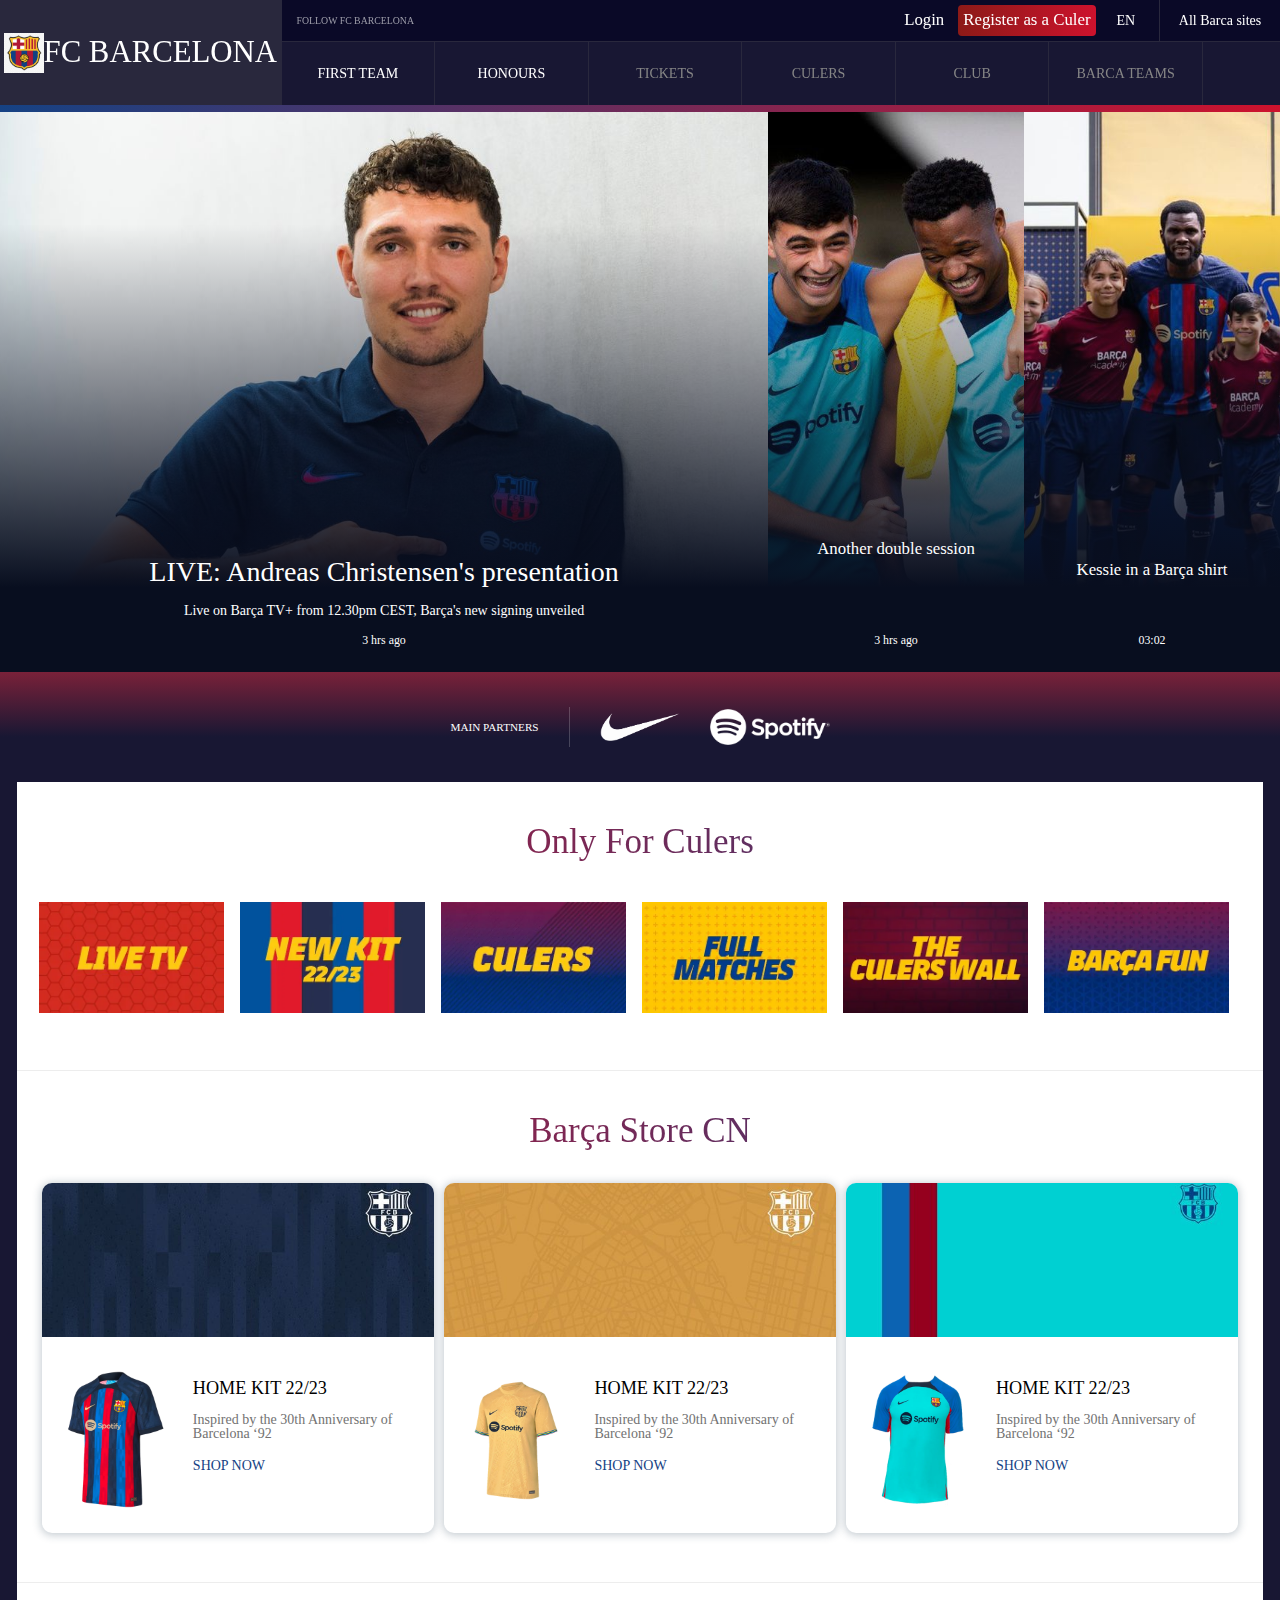
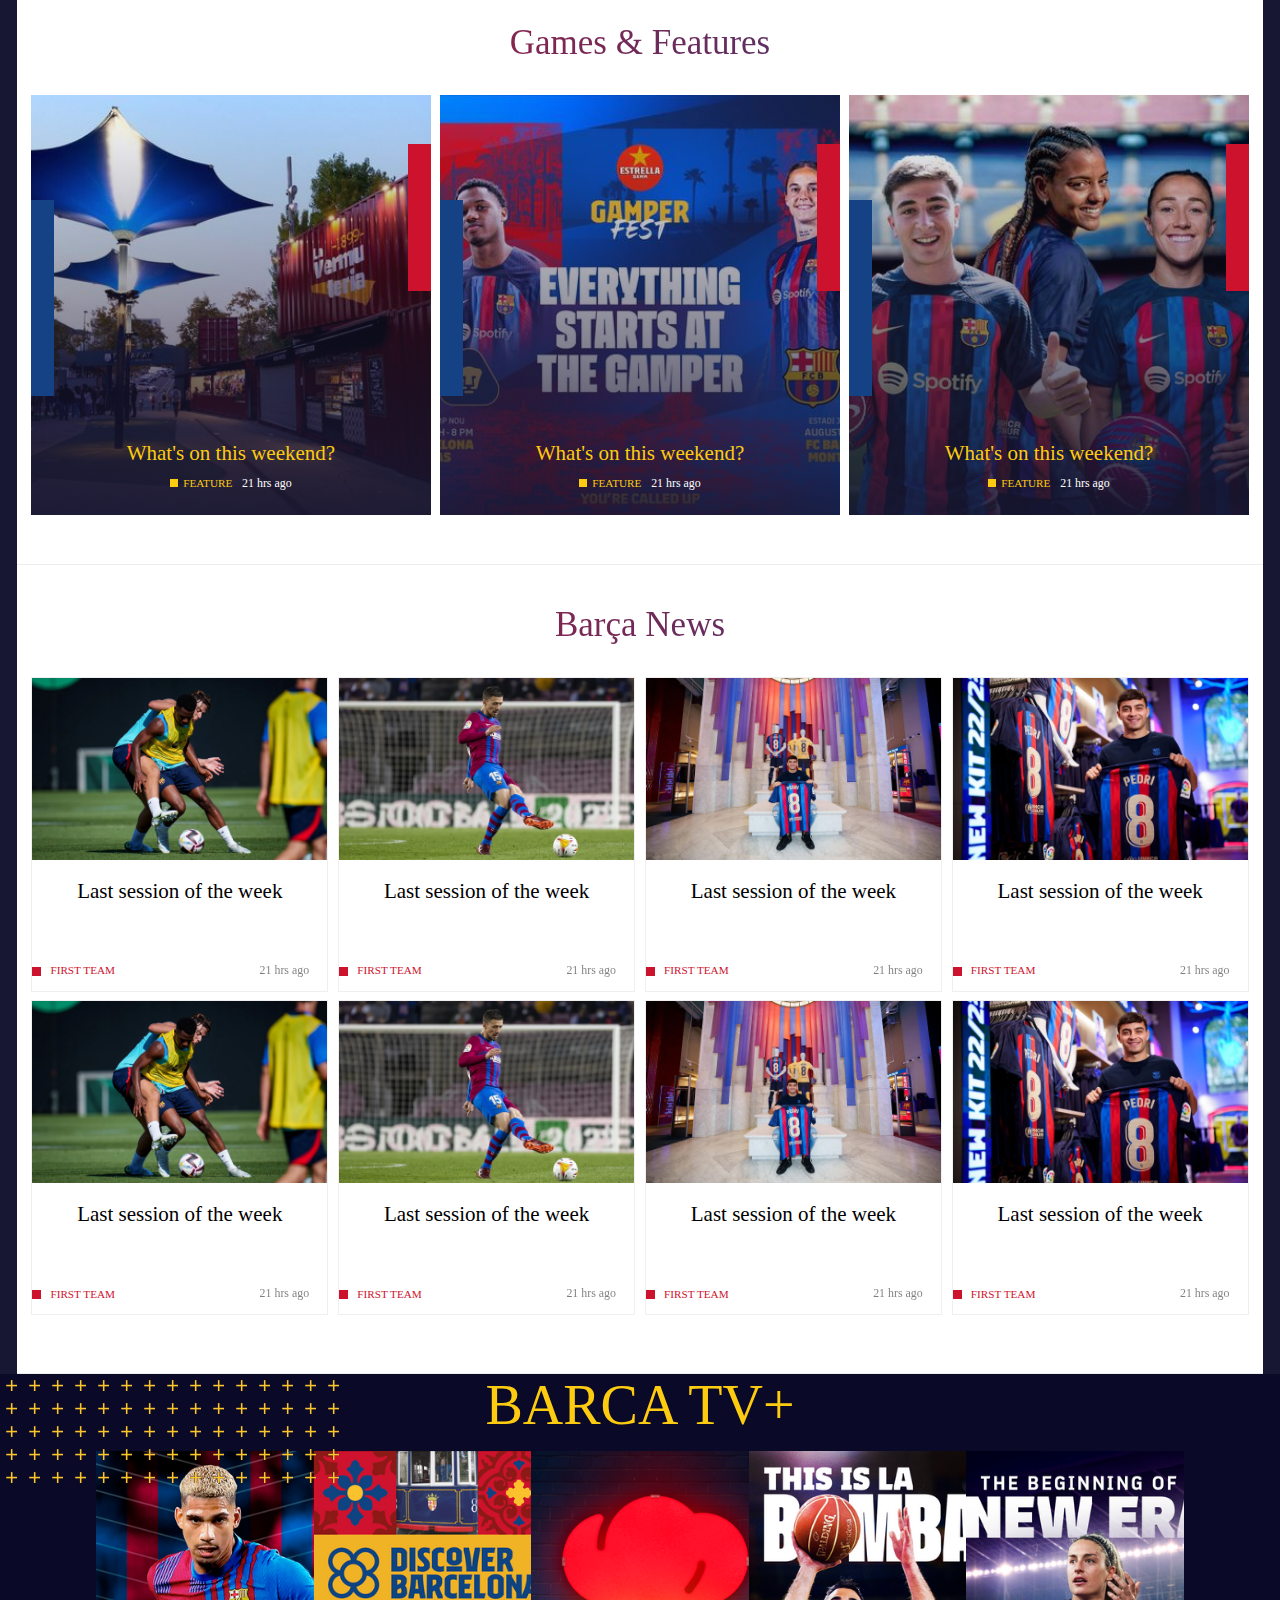
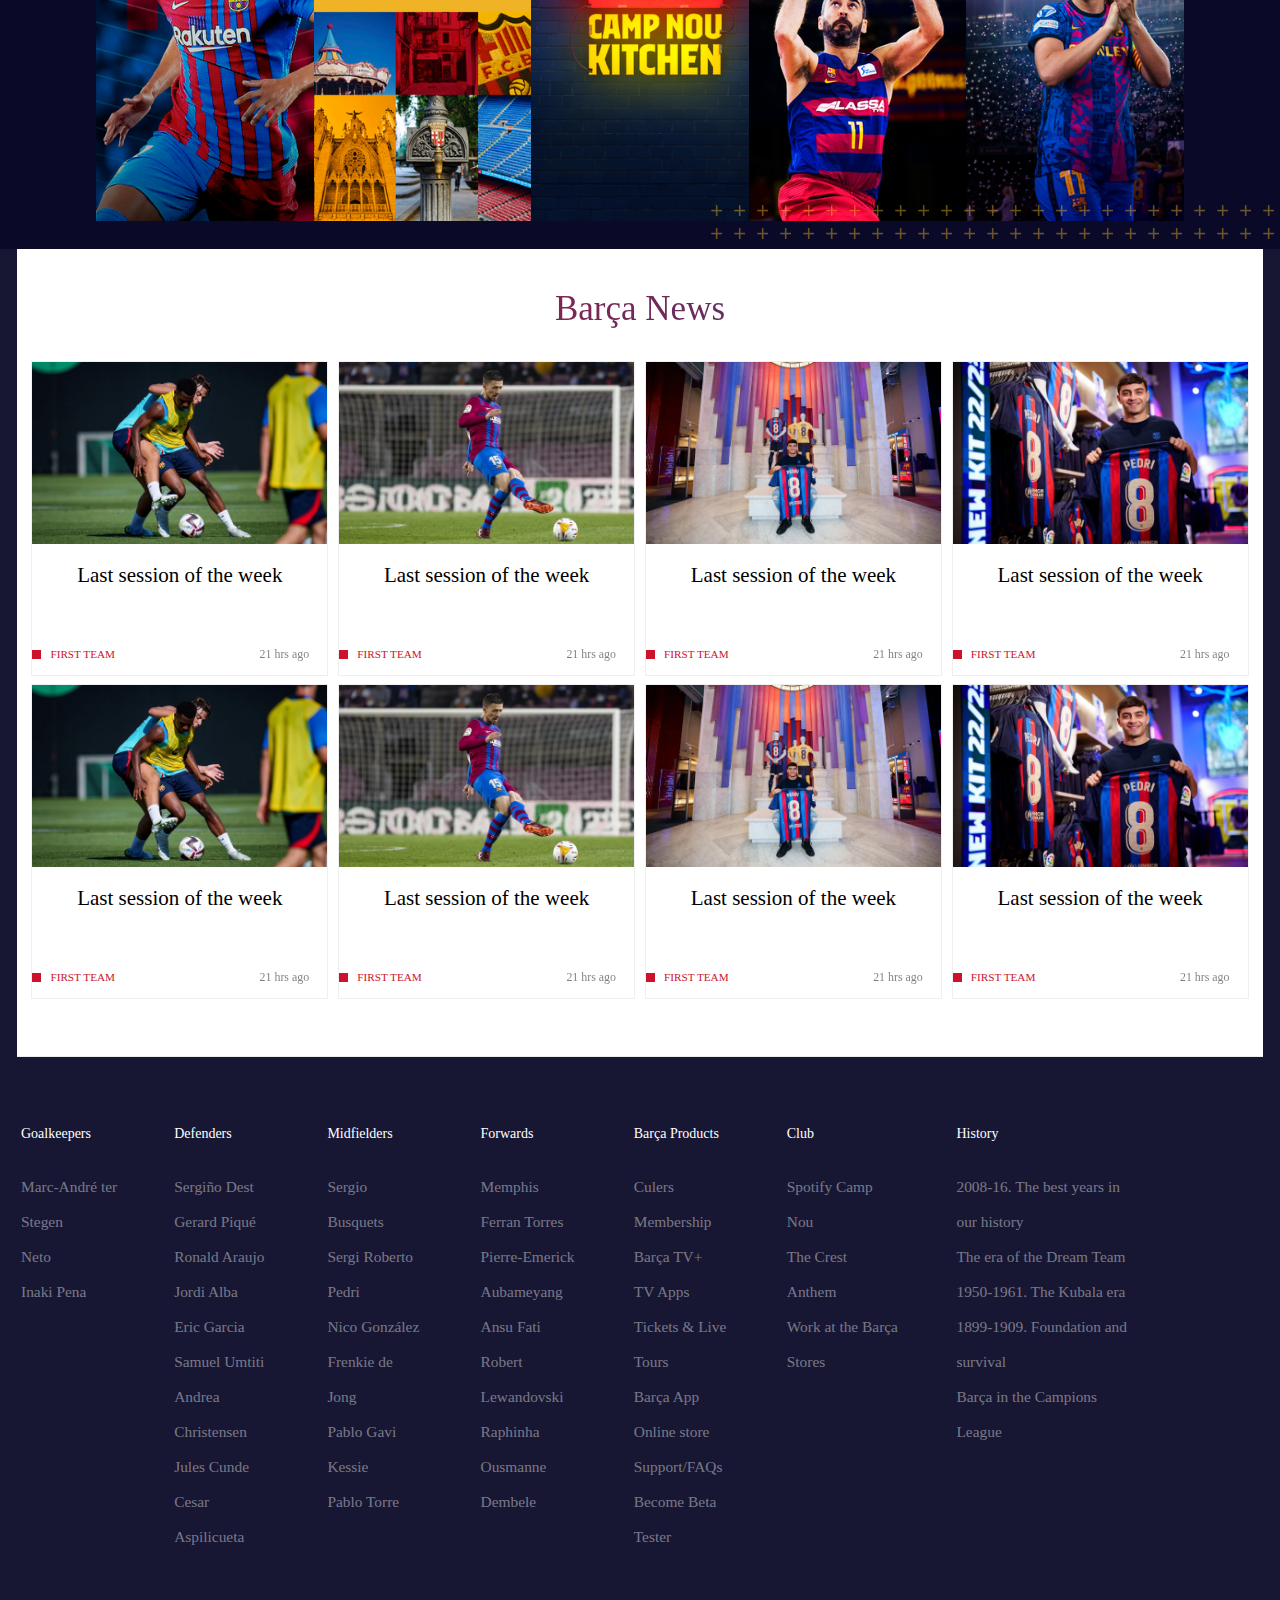
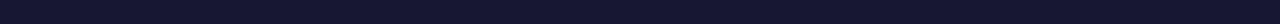
==== index.html @ 9dbfa606 "git init" ====
<!DOCTYPE html>
<html lang="en">
<head>
    <meta charset="UTF-8">
    <meta http-equiv="X-UA-Compatible" content="IE=edge">
    <meta name="viewport" content="width=device-width, initial-scale=1.0">
    <title>FC Barcelona</title>
    <link rel="stylesheet" href="./css/style.css">
    <link rel="stylesheet" href="https://cdnjs.cloudflare.com/ajax/libs/font-awesome/6.1.1/css/all.min.css" integrity="sha512-KfkfwYDsLkIlwQp6LFnl8zNdLGxu9YAA1QvwINks4PhcElQSvqcyVLLD9aMhXd13uQjoXtEKNosOWaZqXgel0g==" crossorigin="anonymous" referrerpolicy="no-referrer" />
    <script src="./js/main.js" defer></script>

</head>
<body>

    <header class="header">
        <nav class="header-container">
            <a href="#" class="header-right">
                <div class="header-item header-logo">
                    <div class="header-logo-blue"></div>
                    <div class="header-logo-red"></div>
                    <img src="./img/logo-b.jpeg" alt="">
                    <h2> FC BARCELONA</h2>
                </div>
            </a>

            <div class="header-left">
                <div class="header-item-links header-links">
                    <div class="header-links-left">
                        <p>FOLLOW FC BARCELONA</p>
                        <i class="fa-brands fa-twitter"></i>
                        <i class="fa-brands fa-facebook-square"></i>
                        <i class="fa-brands fa-instagram"></i>
                        <i class="fa-brands fa-youtube"></i>
                        <i class="fa-brands fa-tiktok"></i>
                        <i class="fa-brands fa-twitch"></i>
                    </div>

                    <div class="header-links-right">
                        <div class="header-login">
                            <i class="fa-solid fa-user"></i> 
                            <a href="">Login</a>    
                        </div>

                        <div class="header-register">
                            <p>Register as a Culer</p>                        
                        </div>

                        <div class="lang-change">
                            <p>EN</p>
                            <i class="fa-solid fa-caret-down"></i>
                        </div>
                    </div>
                </div>
                <div class="header-item header-other-sites">
                    <p>All Barca sites</p>
                </div>
                <a href="./players.html" class="header-item second-level firs-team-link enabled-link">
                    <p> FIRST TEAM</p>
                </a>
                <a href="./honours.html" class="header-item second-level shop-link enabled-link">
                    <p>HONOURS</p>
                </a>
                <a class="header-item second-level tickets-link disabled-link">
                    <p>TICKETS</p> 
                </a>
                <div class="header-item second-level culers-link disabled-link">
                    <p>CULERS</p> 
                </div>
                <div class="header-item second-level club-link disabled-link">
                    <p>CLUB</p> 
                </div>
                <div class="header-item second-level team-link disabled-link">
                    <p>BARCA TEAMS</p> 
                </div>
                <div class="header-item second-level-last search-btn">
                    <i class="fa-solid fa-magnifying-glass"></i>    
                </div>
            </div>

                <a href=""></a>
            </div>

            <div class="header-bottom"></div>

        </nav>

    </header>

    <section class="latest-news">

        <a href="#" id="item-1" class="latest-news-item item-1 latest-news-active">
            <div class="latest-news-gradient"></div>
            <div class="latest-news-description">
                <h2>LIVE: Andreas Christensen's presentation</h2>
                <p class="latest-news-subtitle">Live on Barça TV+ from 12.30pm CEST, Barça's new signing unveiled</p>
                <div class="latest-news-section">
                    <p class="latest-news-time">
                        <i class="fa-regular fa-clock"></i> 
                        3 hrs ago 
                    </p>
                </div>
            </div>
        </a>

        <a href="#" id="item-2" class="latest-news-item item-2">
            <div class="latest-news-gradient"></div>
            <div class="latest-news-description">
                <h2>Another double session</h2>
                <p class="latest-news-subtitle">Thursday brings morning and evening workouts for Xavi Hernández and his players at the Ciutat Esportiva Joan Gamper</p>
                <div class="latest-news-section">
                    <p class="latest-news-time">
                        <i class="fa-regular fa-clock"></i>
                        3 hrs ago 
                    </p>
                </div>
            </div>
        </a>

        <a href="#" id="item-3" class="latest-news-item item-3">
            <div class="latest-news-gradient"></div>
            <div class="latest-news-description">
                <h2> Kessie in a Barça shirt </h2>
                <p class="latest-news-subtitle">The midfielder put foot to ball for the first time as a Barça player at the Ciutat Esportiva</p>
                <div class="latest-news-section">
                    <p class="latest-news-time"> 
                        03:02 
                    </p>
                </div>
            </div>
        </a>

    </section>

    <section class="partners">

        <div class="partners-main-partners">
            MAIN PARTNERS
        </div>

        <div class="partners-first-partner">
            <img src="./img/5.png" alt="">
        </div>

        <div class="partners-second-partner">
            <img src="./img/4.png" alt="">
        </div>

    </section>

    <div class="body-sections-block">

        <section class="subscriprions body-section white-section">
            <h2 class="subscriptions-heading heading">Only For Culers</h2>
            <div class="subscriptions-cards" id="subscriptions-cards">

                <img src="./img/card1.webp" class="subscriptions-card">
                </img>

                <img src="./img/card2.webp" class="subscriptions-card">
                </img>

                <img src="./img/card3.webp" class="subscriptions-card">
                </img>

                <img src="./img/card4.webp" class="subscriptions-card">
                </img>

                <img src="./img/card5.webp" class="subscriptions-card">
                </img>

                <img src="./img/card6.webp" class="subscriptions-card">
                </img>

            </div>
        </section>

        <section class="kits body-section white-section">

            <h2 class="kits-heading heading">Barça Store CN</h2>

            <div class="kits-cards">

                <a class="kits-card card" href="#">
                    <div class="kit-print">
                        <img src="./img/kit1.jpeg" alt="">
                    </div>

                    <div class="kit">
                        <div class="kit-img">
                            <img src="./img/homekit.webp" alt="">
                        </div>
                        <div class="kit-description">
                            <h2 class="kit-name"> HOME KIT 22/23 </h2>
                            <p class="kit-date"> Inspired by the 30th Anniversary of Barcelona ‘92 </p>
                            <p class="kit-link"> SHOP NOW <i class="fa-solid fa-arrow-up-right-from-square"></i></p>
                        </div>
                    </div>
                </a>

                <a class="kits-card card" href="#">
                    <div class="kit-print">
                        <img src="./img/kit2.jpeg" alt="">
                    </div>

                    <div class="kit">
                        <div class="kit-img">
                            <img src="./img/awaykit.webp" alt="">
                        </div>
                        <div class="kit-description">
                            <h2 class="kit-name"> HOME KIT 22/23 </h2>
                            <p class="kit-date"> Inspired by the 30th Anniversary of Barcelona ‘92 </p>
                            <p class="kit-link"> SHOP NOW <i class="fa-solid fa-arrow-up-right-from-square"></i></p>
                        </div>
                    </div>
                </a>

                <a class="kits-card card" href="#">
                    <div class="kit-print">
                        <img src="./img/kit3.jpeg" alt="">
                    </div>

                    <div class="kit">
                        <div class="kit-img">
                            <img src="./img/trainingkit.webp" alt="">
                        </div>
                        <div class="kit-description">
                            <h2 class="kit-name"> HOME KIT 22/23 </h2>
                            <p class="kit-date"> Inspired by the 30th Anniversary of Barcelona ‘92 </p>
                            <p class="kit-link"> SHOP NOW <i class="fa-solid fa-arrow-up-right-from-square"></i></p>
                        </div>
                    </div>
                </a>

            </div>

        </section>

        <section class="features body-section white-section">

            <h2 class="features-heading heading">Games & Features</h2>

            <div class="features-cards">
                <a href="" class="card feature feature-1" id="feature-1">
                    <div class="feature-gradient">
                        <div class="feature-description">
                            <h2>What's on this weekend?</h2>
                            <p class="feature-subtitle">Find out what's happening at Barça with this long list of activities in the coming days</p>
                            <div class="feature-section">
                                <div class="feature-type"><div class="feature-decoration"></div>FEATURE</div>
                                <p class="feature-time">
                                    <i class="fa-regular fa-clock"></i>
                                    21 hrs ago 
                                </p>
                            </div>
                        </div>
                    </div>
                </a>        
                
                <a href="" class="card feature feature-2">
                    <div class="feature-gradient">
                        <div class="feature-description">
                            <h2>What's on this weekend?</h2>
                            <p class="feature-subtitle">Find out what's happening at Barça with this long list of activities in the coming days</p>
                            <div class="feature-section">
                                <div class="feature-type"><div class="feature-decoration"></div>FEATURE</div>
                                <p class="feature-time">
                                    <i class="fa-regular fa-clock"></i>
                                    21 hrs ago 
                                </p>
                            </div>
                        </div>
                    </div>
                </a>  

                <a href="" class="card feature feature-3" id="">
                    <div class="feature-gradient">
                        <div class="feature-description">
                            <h2>What's on this weekend?</h2>
                            <p class="feature-subtitle" id="feature-subtitle">Find out what's happening at Barça with this long list of activities in the coming days</p>
                            <div class="feature-section">
                                <div class="feature-type"><div class="feature-decoration"></div>FEATURE</div>
                                <p class="feature-time">
                                    <i class="fa-regular fa-clock"></i>
                                    21 hrs ago 
                                </p>
                            </div>
                        </div>
                    </div>
                </a>  
                
            </div>

        </section>

        <section class="football-news body-section white-section">

            <h2 class="features-heading heading">Barça News</h2>

            <div class="football-news-items">

                <a href="" class="football-news-item">
                    <div class="fottball-news-background">
                        <img src="./img/fn1.webp" alt="">
                    </div>
                    <div class="football-news-description">
                        <h2 class="fnd-heading">Last session of the week</h2>
                        <p class="fnd-subtitle">The Barça squad works out on Saturday morning at the Ciutat Esportiva</p>
                        <div class="fnd-data">
                            <div class="fnd-type">FIRST TEAM</div>
                            <div class="fnd-time">                                    
                                <i class="fa-regular fa-clock"></i>
                                21 hrs ago 
                            </div>
                        </div>
                    </div>
                </a>

                <a href="" class="football-news-item">
                    <div class="fottball-news-background">
                        <img src="./img/fn2.webp" alt="">
                    </div>
                    <div class="football-news-description">
                        <h2 class="fnd-heading">Last session of the week</h2>
                        <p class="fnd-subtitle">The Barça squad works out on Saturday morning at the Ciutat Esportiva</p>
                        <div class="fnd-data">
                            <div class="fnd-type">FIRST TEAM</div>
                            <div class="fnd-time">                                    
                                <i class="fa-regular fa-clock"></i>
                                21 hrs ago 
                            </div>
                        </div>
                    </div>
                </a>

                <a href="" class="football-news-item">
                    <div class="fottball-news-background">
                        <img src="./img/fn3.webp" alt="">
                    </div>
                    <div class="football-news-description">
                        <h2 class="fnd-heading">Last session of the week</h2>
                        <p class="fnd-subtitle">The Barça squad works out on Saturday morning at the Ciutat Esportiva</p>
                        <div class="fnd-data">
                            <div class="fnd-type">FIRST TEAM</div>
                            <div class="fnd-time">                                    
                                <i class="fa-regular fa-clock"></i>
                                21 hrs ago 
                            </div>
                        </div>
                    </div>
                </a>

                <a href="" class="football-news-item fn-item-4">
                    <div class="fottball-news-background">
                        <img src="./img/fn4.webp" alt="">
                    </div>
                    <div class="football-news-description">
                        <h2 class="fnd-heading">Last session of the week</h2>
                        <p class="fnd-subtitle">The Barça squad works out on Saturday morning at the Ciutat Esportiva</p>
                        <div class="fnd-data">
                            <div class="fnd-type">FIRST TEAM</div>
                            <div class="fnd-time">                                    
                                <i class="fa-regular fa-clock"></i>
                                21 hrs ago 
                            </div>
                        </div>
                    </div>
                </a>

            </div>

            <div class="football-news-items">

                <a href="" class="football-news-item">
                    <div class="fottball-news-background">
                        <img src="./img/fn1.webp" alt="">
                    </div>
                    <div class="football-news-description">
                        <h2 class="fnd-heading">Last session of the week</h2>
                        <p class="fnd-subtitle">The Barça squad works out on Saturday morning at the Ciutat Esportiva</p>
                        <div class="fnd-data">
                            <div class="fnd-type">FIRST TEAM</div>
                            <div class="fnd-time">                                    
                                <i class="fa-regular fa-clock"></i>
                                21 hrs ago 
                            </div>
                        </div>
                    </div>
                </a>

                <a href="" class="football-news-item">
                    <div class="fottball-news-background">
                        <img src="./img/fn2.webp" alt="">
                    </div>
                    <div class="football-news-description">
                        <h2 class="fnd-heading">Last session of the week</h2>
                        <p class="fnd-subtitle">The Barça squad works out on Saturday morning at the Ciutat Esportiva</p>
                        <div class="fnd-data">
                            <div class="fnd-type">FIRST TEAM</div>
                            <div class="fnd-time">                                    
                                <i class="fa-regular fa-clock"></i>
                                21 hrs ago 
                            </div>
                        </div>
                    </div>
                </a>

                <a href="" class="football-news-item">
                    <div class="fottball-news-background">
                        <img src="./img/fn3.webp" alt="">
                    </div>
                    <div class="football-news-description">
                        <h2 class="fnd-heading">Last session of the week</h2>
                        <p class="fnd-subtitle">The Barça squad works out on Saturday morning at the Ciutat Esportiva</p>
                        <div class="fnd-data">
                            <div class="fnd-type">FIRST TEAM</div>
                            <div class="fnd-time">                                    
                                <i class="fa-regular fa-clock"></i>
                                21 hrs ago 
                            </div>
                        </div>
                    </div>
                </a>

                <a href="" class="football-news-item fn-item-4">
                    <div class="fottball-news-background">
                        <img src="./img/fn4.webp" alt="">
                    </div>
                    <div class="football-news-description">
                        <h2 class="fnd-heading">Last session of the week</h2>
                        <p class="fnd-subtitle">The Barça squad works out on Saturday morning at the Ciutat Esportiva</p>
                        <div class="fnd-data">
                            <div class="fnd-type">FIRST TEAM</div>
                            <div class="fnd-time">                                    
                                <i class="fa-regular fa-clock"></i>
                                21 hrs ago 
                            </div>
                        </div>
                    </div>
                </a>

            </div>

        </section>

        <section class="barca-tv">

            <h2 class="btv-heading">BARCA TV+</h2>

            <div class="btv-items" id="btv-items">

                <a href="" class="btv-item btv-item-1">
                    <div class="btv-item-description btv-type-photo">
                        <div class="btv-item-itself">
                            <h2 class="btv-item-title"></h2>
                            <div class="btv-item-new-label"></div>
                            <div class="btv-item-type"></div>
                        </div>
                    </div>
                </a>

                <a href="" class="btv-item btv-item-2">
                    <div class="btv-item-description btv-type-tv">
                        <h2 class="btv-item-title"></h2>
                        <div class="btv-item-type"></div>
                    </div>

                    <div class="btv-item-hover">
                        <button class="btv-play"></button>
                        <h2 class="btv-item-title"></h2>
                        <div class="btv-item-type"></div>
                        <p class="btv-item-text"></p>
                    </div>
                </a>

                <a href="" class="btv-item btv-item-3">
                    <div class="btv-item-description btv-type-playlist">
                        <h2 class="btv-item-title"></h2>
                        <div class="btv-item-type"></div>
                    </div>
                </a>

                <a href="" class="btv-item btv-item-4">
                    <div class="btv-item-description btv-type-tv">
                        <h2 class="btv-item-title"></h2>
                        <div class="btv-item-type"></div>
                    </div>

                    <div class="btv-item-hover">
                        <button class="btv-play"></button>
                        <h2 class="btv-item-title"></h2>
                        <div class="btv-item-type"></div>
                        <p class="btv-item-text"></p>
                    </div>
                </a>

                <a href="" class="btv-item btv-item-5">
                    <div class="btv-item-description btv-type-tv">
                        <h2 class="btv-item-title"></h2>
                        <div class="btv-item-type"></div>
                    </div>

                    <div class="btv-item-hover">
                        <button class="btv-play"></button>
                        <h2 class="btv-item-title"></h2>
                        <div class="btv-item-type"></div>
                        <p class="btv-item-text"></p>
                    </div>
                </a>

            </div>

            <div class="btv-description"></div>


        </section>

        <section class="football-news body-section white-section">

            <h2 class="features-heading heading">Barça News</h2>

            <div class="football-news-items">

                <a href="" class="football-news-item">
                    <div class="fottball-news-background">
                        <img src="./img/fn1.webp" alt="">
                    </div>
                    <div class="football-news-description">
                        <h2 class="fnd-heading">Last session of the week</h2>
                        <p class="fnd-subtitle">The Barça squad works out on Saturday morning at the Ciutat Esportiva</p>
                        <div class="fnd-data">
                            <div class="fnd-type">FIRST TEAM</div>
                            <div class="fnd-time">                                    
                                <i class="fa-regular fa-clock"></i>
                                21 hrs ago 
                            </div>
                        </div>
                    </div>
                </a>

                <a href="" class="football-news-item">
                    <div class="fottball-news-background">
                        <img src="./img/fn2.webp" alt="">
                    </div>
                    <div class="football-news-description">
                        <h2 class="fnd-heading">Last session of the week</h2>
                        <p class="fnd-subtitle">The Barça squad works out on Saturday morning at the Ciutat Esportiva</p>
                        <div class="fnd-data">
                            <div class="fnd-type">FIRST TEAM</div>
                            <div class="fnd-time">                                    
                                <i class="fa-regular fa-clock"></i>
                                21 hrs ago 
                            </div>
                        </div>
                    </div>
                </a>

                <a href="" class="football-news-item">
                    <div class="fottball-news-background">
                        <img src="./img/fn3.webp" alt="">
                    </div>
                    <div class="football-news-description">
                        <h2 class="fnd-heading">Last session of the week</h2>
                        <p class="fnd-subtitle">The Barça squad works out on Saturday morning at the Ciutat Esportiva</p>
                        <div class="fnd-data">
                            <div class="fnd-type">FIRST TEAM</div>
                            <div class="fnd-time">                                    
                                <i class="fa-regular fa-clock"></i>
                                21 hrs ago 
                            </div>
                        </div>
                    </div>
                </a>

                <a href="" class="football-news-item fn-item-4">
                    <div class="fottball-news-background">
                        <img src="./img/fn4.webp" alt="">
                    </div>
                    <div class="football-news-description">
                        <h2 class="fnd-heading">Last session of the week</h2>
                        <p class="fnd-subtitle">The Barça squad works out on Saturday morning at the Ciutat Esportiva</p>
                        <div class="fnd-data">
                            <div class="fnd-type">FIRST TEAM</div>
                            <div class="fnd-time">                                    
                                <i class="fa-regular fa-clock"></i>
                                21 hrs ago 
                            </div>
                        </div>
                    </div>
                </a>

            </div>

            <div class="football-news-items">

                <a href="" class="football-news-item">
                    <div class="fottball-news-background">
                        <img src="./img/fn1.webp" alt="">
                    </div>
                    <div class="football-news-description">
                        <h2 class="fnd-heading">Last session of the week</h2>
                        <p class="fnd-subtitle">The Barça squad works out on Saturday morning at the Ciutat Esportiva</p>
                        <div class="fnd-data">
                            <div class="fnd-type">FIRST TEAM</div>
                            <div class="fnd-time">                                    
                                <i class="fa-regular fa-clock"></i>
                                21 hrs ago 
                            </div>
                        </div>
                    </div>
                </a>

                <a href="" class="football-news-item">
                    <div class="fottball-news-background">
                        <img src="./img/fn2.webp" alt="">
                    </div>
                    <div class="football-news-description">
                        <h2 class="fnd-heading">Last session of the week</h2>
                        <p class="fnd-subtitle">The Barça squad works out on Saturday morning at the Ciutat Esportiva</p>
                        <div class="fnd-data">
                            <div class="fnd-type">FIRST TEAM</div>
                            <div class="fnd-time">                                    
                                <i class="fa-regular fa-clock"></i>
                                21 hrs ago 
                            </div>
                        </div>
                    </div>
                </a>

                <a href="" class="football-news-item">
                    <div class="fottball-news-background">
                        <img src="./img/fn3.webp" alt="">
                    </div>
                    <div class="football-news-description">
                        <h2 class="fnd-heading">Last session of the week</h2>
                        <p class="fnd-subtitle">The Barça squad works out on Saturday morning at the Ciutat Esportiva</p>
                        <div class="fnd-data">
                            <div class="fnd-type">FIRST TEAM</div>
                            <div class="fnd-time">                                    
                                <i class="fa-regular fa-clock"></i>
                                21 hrs ago 
                            </div>
                        </div>
                    </div>
                </a>

                <a href="" class="football-news-item fn-item-4">
                    <div class="fottball-news-background">
                        <img src="./img/fn4.webp" alt="">
                    </div>
                    <div class="football-news-description">
                        <h2 class="fnd-heading">Last session of the week</h2>
                        <p class="fnd-subtitle">The Barça squad works out on Saturday morning at the Ciutat Esportiva</p>
                        <div class="fnd-data">
                            <div class="fnd-type">FIRST TEAM</div>
                            <div class="fnd-time">                                    
                                <i class="fa-regular fa-clock"></i>
                                21 hrs ago 
                            </div>
                        </div>
                    </div>
                </a>

            </div>

        </section>

    </div>

    <section class="social-media">

        

    </section>

    <footer class="footer">

        <div class="footer-lists">

            <div class="players-list">

                <ul class="footer-goalkeepers footer-players">
                    <p class="footer-list-heading">Goalkeepers</p>

                    <li class="footer-list-item">Marc-André ter Stegen</li>
                    <li class="footer-list-item">Neto</li>
                    <li class="footer-list-item">Inaki Pena</li>

                </ul>

                <ul class="footer-defenders footer-players">
                    <p class="footer-list-heading">Defenders</p>

                    <li class="footer-list-item">Sergiño Dest</li>
                    <li class="footer-list-item">Gerard Piqué</li>
                    <li class="footer-list-item">Ronald Araujo</li>
                    <li class="footer-list-item">Jordi Alba</li>
                    <li class="footer-list-item">Eric Garcia</li>
                    <li class="footer-list-item">Samuel Umtiti</li>
                    <li class="footer-list-item">Andrea Christensen</li>
                    <li class="footer-list-item">Jules Cunde</li>
                    <li class="footer-list-item">Cesar Aspilicueta</li>

                </ul>

                <ul class="footer-midfielders footer-players">
                    <p class="footer-list-heading">Midfielders</p>

                    <li class="footer-list-item">Sergio Busquets</li>
                    <li class="footer-list-item">Sergi Roberto</li>
                    <li class="footer-list-item">Pedri</li>
                    <li class="footer-list-item">Nico González</li>
                    <li class="footer-list-item">Frenkie de Jong</li>
                    <li class="footer-list-item">Pablo Gavi</li>
                    <li class="footer-list-item">Kessie</li>
                    <li class="footer-list-item">Pablo Torre</li>
                </ul>

                <ul class="footer-forwards footer-players">
                    <p class="footer-list-heading">Forwards</p>

                    <li class="footer-list-item">Memphis</li>
                    <li class="footer-list-item">Ferran Torres</li>
                    <li class="footer-list-item">Pierre-Emerick Aubameyang</li>
                    <li class="footer-list-item">Ansu Fati</li>
                    <li class="footer-list-item">Robert Lewandovski</li>
                    <li class="footer-list-item">Raphinha</li>
                    <li class="footer-list-item">Ousmanne Dembele</li>
                </ul>

            </div>

            <div class="products">

                <ul class="footer-barca-products footer-list">
                    <p class="footer-list-heading">Barça Products</p>

                    <li class="footer-list-item">Culers Membership</li>
                    <li class="footer-list-item">Barça TV+</li>
                    <li class="footer-list-item">TV Apps</li>
                    <li class="footer-list-item">Tickets & Live Tours</li>
                    <li class="footer-list-item">Barça App</li>
                    <li class="footer-list-item">Online store</li>
                    <li class="footer-list-item">Support/FAQs</li>
                    <li class="footer-list-item">Become Beta Tester</li>
                </ul>

                <ul class="footer-club footer-list">
                    <p class="footer-list-heading">Club</p>

                    <li class="footer-list-item">Spotify Camp Nou</li>
                    <li class="footer-list-item">The Crest</li>
                    <li class="footer-list-item">Anthem</li>
                    <li class="footer-list-item">Work at the Barça Stores</li>
                </ul>

            </div>

            <div class="history">

                <ul class="footer-history footer-list">
                    <p class="footer-list-heading">History</p>

                    <li class="footer-list-item">2008-16. The best years in our history</li>
                    <li class="footer-list-item">The era of the Dream Team</li>
                    <li class="footer-list-item">1950-1961. The Kubala era</li>
                    <li class="footer-list-item">1899-1909. Foundation and survival</li>
                    <li class="footer-list-item">Barça in the Campions League</li>
                </ul>

            </div>

        </div>

    </footer>
    
</body>
</html>
---- css/style.css ----
* {
    padding: 0;
    margin: 0;
    border: 0;
}

*,
*::before,
*::after {
    -moz-box-sizing: border-box;
    -webkit-box-sizing: border-box;
    box-sizing: border-box;
}

:focus,
:active {
    outline: none;
}

a:focus,
a:active {
    outline: none;
}

nav,
footer,
header,
aside {
    display: block;
}

html,
body {
    height: 100%;
    width: 100%;
    font-size: 100%;
    line-height: 1;
    font-size: 14px;
    -ms-text-size-adjust: 100%;
    -moz-stack-sizing: 100%;
    -webkit-text-size-adjust: 100%;
}

input,
button,
textarea {
    font-family: inherit;
}

input::-ms-clear {
    display: none;
}

button {
    cursor: pointer;
}

button::-moz-focus-inner {
    padding: 0;
    border: 0;
}

a,
a:visited {
    text-decoration: none;
    color: #fff;
}

a:hover {
    cursor: pointer;
}

p {
    color: #fff;
}

i {
    color: #fff;
}

a:hover {
    text-decoration: none;
}

ul,
li {
    list-style: none;
}

img {
    vertical-align: top;
}

h1,
h2,
h3,
h4,
h5,
h6 {
    font-size: inherit;
    font-weight: inherit;
    color: #fff;
}


/* ----------------------------------------zero styling---------------------------------------- */


@font-face {
    font-family: 'fcb-bold';
    src: url(../fonts/FCBInterstate-Bold.ttf);
}

@font-face {
    font-family: 'fcb-regular';
    src: url(../fonts/barselona.ttf);
}

@font-face {
    font-family: 'fcb-light';
    src: url(../fonts/FCBInterstate-Light.ttf);
}



/* ----------------------------------------heading---------------------------------------- */


.disabled-link p{
    color: rgb(134, 134, 134);
}

.enabled-link {
    cursor: pointer;
}

.header {
    z-index: 2;
    position: fixed;
    width: 100%;
    height: 7.5rem;
}
.header-container {
    display: flex;
    flex-wrap: wrap;
    width: 100%;
}

.header-right {
    width: 22%;
}

.header-item {
    display: flex;
    align-items: center;
    justify-content: center;
}

.header-logo {
    position: relative;
    display: flex;
    align-items: center;
    width: 100%;
    height: 7.5rem;
    justify-content: center;
    background-color: #181733;
    border-right: 1px solid #29283D;
}

.header-logo:hover {
    background-color: #29283D;
}

.header-logo-blue{
    position: absolute;
    width: 1.25rem;
    height: 3.5rem;
    background-color: #154284;
    left: 0;
    bottom: 1rem;
    display: none;
}

.header-logo-red{
    position: absolute;
    width: 1.25rem;
    height: 2.2rem;
    background-color: #CD122E;
    top: 0.5rem;
    right: 0;
    display: none;
}

.header-logo img{
    width: 40px;
}

.header-logo h2{
    display: inline-block;
    font-size: 2.2rem;
}

.header-left {
    width: 78%;
    display: flex;
    flex-wrap: wrap;
}

.header-links {
    width: 88%;
    height: 3rem;
    display: flex;
    justify-content: space-between;
    align-items: center;
    background-color: #0a0927;
    border-bottom: 1px solid #29283D;
    border-right: 1px solid #29283D;
}

.header-links-left {
    display: flex;
    align-items: center;
}

.header-links-left p{
    font-size: 0.7rem;
    color: #9D9DA9;
    padding-left: 15px;
}

.header-links-left i{
    font-size: 1.6rem;
    padding: 7px;
    color: #9D9DA9;
}

.header-links-left i:hover{
    color: #fff;
}

.colorsss{
    color: #0a0927;
    color: #29283D;
    color: #9D9DA9;
    color: #CD122E;
    color: #AC0F27;
    color: #154284;
    color: #181733;
    color: #4E0F24;
    color: #FDCB10;
}

.header-links-right {
    display: flex;
    align-items: center;
}

.header-login{
    margin-right: 1rem;
}

.header-login i {
    color: #fff;
    font-size: 1.1rem;
}

.header-login a {
    color: #fff;
    font-size: 1.2rem;
}

.header-register {
    background: linear-gradient(90deg,#8c1a17,#cd122d);
    color: #fff;
    border-radius: 4px;
    height: 2.2rem;
    display: flex;
    align-items: center;
    padding: 0 5px;
    font-size: 1.2rem;
    margin-right: 0.5rem;
}

.lang-change {
    display: flex;
    height: 3rem;
    align-items: center;
    padding: 0 1rem;
}

.lang-change i {
    color: #fff;
    font-size: 0.6rem;
    padding: 3px 5px;
}

.header-other-sites {
    background-color: #0a0927;
    border-bottom: 1px solid #29283D;
}

.lang-change:hover {
    background-color: #9D9DA9;
}

.header-other-sites {
    width: 12%;
    height: 3rem;
}

.second-level {
    height: 4.5rem;
    width: 15.38%;
    background-color: #181733;
    border-right: 1px solid #29283D;
}

.tickets-link {
    text-align: center;
}

.second-level i, 
.second-level-last i {
    font-size: 0.6rem;
    padding: 3px;
}

.second-level-last{
    width: 7.72%;
    background-color: #181733;
}

.second-level-last i {
    font-size: 2rem;
}


.second-level-last:hover {
    background-color: #29283D;
}

.header-bottom {
    width: 100%;
    height: 0.5rem;
    background: linear-gradient(90deg,#154284 0,#cd122d);
}


/* ----------------------------------------latest news---------------------------------------- */


.latest-news {
    padding-top: 112px;
    display: flex;
}

.latest-news-item {
    position: relative;
    height: 560px;
    background-position: center; 
    background-repeat: no-repeat;
    background-size: cover;
}
.item-1 {
    width: 20%;
    background-image: url('../img/1.JPG');
}

.latest-news-description {
    position: absolute;
    width: 80%;
    display: flex;
    flex-direction: column;
    align-items: center;
    justify-content: center;
    bottom: 0;
    right: 10%;
}

.latest-news h2 {
    text-align: center;
    margin-bottom: 1rem;
    font-size: 1.2rem;
}

.latest-news-subtitle {
    text-align: center;
    visibility: hidden;
    width: 150%;
    line-height: 1.5rem;
    margin: 0 20% 0 20%;
}

.latest-news-section {
    display: block;
    font-size: 0.85rem;
    margin-bottom: 1.8rem;
}

.latest-news-section {

}

.item-2 {
    width: 20%;
    background-image: url('../img/2.jpeg');
}
.item-3 {
    width: 20%;
    background-image: url('../img/3.jpeg');
    transition: ease-out;
}

.latest-news-active {
    width: 60%;
    transition: 0.3s ;
}

.latest-news-active .latest-news-description {
}

.latest-news-active h2 {
    text-align: center;
    transition: 0.5s;
    font-size: 2rem;
}

.latest-news-active .latest-news-subtitle {
    visibility: visible;
    margin-bottom: 1rem;
    font-size: 1rem;
    width: 80%;
    transition: 0s;
}

.latest-news-passive {
    width: 20%;
    transition: 0.7s ;
    font-size: 0;
}

.latest-news-gradient {
    position: absolute;
    top: 20%;
    background: linear-gradient(0deg,#080e1f 6rem,rgba(8,14,31,0));
    height: 80%;
    width: 100%;
}


/* ----------------------------------------partners---------------------------------------- */


.partners {
    padding-top: 40px;
    margin-top: -40px;
    height: 150px;
    display: flex;
    align-items: center;
    justify-content: center;
    background: linear-gradient(0deg,#181733 0,#181733 30%,rgba(173,16,40, 0.9));
}
.partners-main-partners {
    line-height: 40px;
    font-size: 0.8rem;
    color: #fff;
    padding-right: 30px;
    border-right: 1px solid hsla(0,0%,100%,.2);
    margin-right: 30px;
}

.partners-first-partner img {  
    width: 80px;
    margin-right: 30px;
}

.partners-second-partner img{
    width: 120px;
}


/* ----------------------------------------body section block---------------------------------------- */

.body-sections-block {
    background-color: #181733;
}

/* ----------------------------------------subscriptions---------------------------------------- */


.body-section {
    margin: 0 1.35vw;
}

.white-section {
    background-color: #fff;
    padding: 0 1rem 3.5rem 1rem;
    border-bottom: 1px solid rgb(237, 237, 237);

}

.heading {
    background: linear-gradient(90deg,#cd122d,#154284);
    -webkit-background-clip: text;
    -webkit-text-fill-color: transparent;
    color: #fff;
    font-size: 2.5rem;
    display: flex;
    justify-content: center;
    padding: 3rem 0 2.5rem 0;
}

.subscriptions-cards {
    display: flex;
    flex-wrap: wrap;
}
.subscriptions-card {
    max-width: 15.7vw;
    padding: 8px;
}

.subscriptions-card-mouseover {
    width: 234px;
    padding: 0;
    transition: 0.2s;
}

.subscriptions-card {
    display: block;
}


/* ----------------------------------------subscriptions---------------------------------------- */


.kits-cards {
    display: flex;
    justify-content: space-between;
    margin: 0 0.8rem;
}

.kits-card {
    display: block;
    flex-wrap: wrap;
    width: 32.8%;
    border-radius: 10px;
    -webkit-box-shadow: 0px 1px 8px 1px rgba(34, 60, 80, 0.27); 
    -moz-box-shadow: 0px 1px 8px 1px rgba(34, 60, 80, 0.27); 
    box-shadow: 0px 1px 8px 1px rgba(34, 60, 80, 0.27);
}

.kit-print img{
    max-width: 100%;
    border-top-left-radius: 10px;
    border-top-right-radius: 10px;
}

.kit {
    display: flex;
    padding: 2.1rem 1.6rem 1.5rem;
}

.kit-img {
    margin-right: 2rem;
}

.kit-img img{
    width: 100px;
}
.kit-description {
    display: flex;
    flex-direction: column;
}

.kit-description h2{
    color: #000;
    font-size: 1.3rem;
    line-height: 3rem;
    margin-bottom: 0.3rem;
}

.kit-date {
    color: #727272;
}

.kit-link {
    font-size: 1rem;
    color: #154284;
    margin-top: 1.3rem;
}

.kit-link i {
    color: #154284;
    padding: 0 0.3rem;
}


/* ----------------------------------------subscriptions---------------------------------------- */


.features-cards {
    display: flex;
    justify-content: space-between;
    position: relative;
    flex-wrap: wrap
}

.card {
    display: block;
    width: 32.8%;
    background-position: center; 
    background-repeat: no-repeat;
    background-size: cover;
    position: relative;
}

.feature {
    transition: 0.5s;
}



.feature-1::before,
.feature-2::before,
.feature-3::before {
    position: absolute;
    content: '';
    width: 1.6rem;
    height: 14rem;
    background: #154284;
    top: 7.5rem;
    z-index: 1;
}

.feature-1::after,
.feature-2::after,
.feature-3::after {
    position: absolute;
    content: '';
    width: 1.6rem;
    height: 10.5rem;
    background: #CD122E;
    top: 3.5rem;
    right: 0;
    z-index: 1;
}

.feature-1 {
    height: 30rem;
    background-image: url('../img/feature1.jpeg');
}

.feature-2 {
    background-image: url('../img/feature2.jpeg');
}

.feature-3 {
    background-image: url('../img/feature3.jpeg');
}

.feature-1:hover,
.feature-2:hover,
.feature-3:hover {
    background-size: 180%;
}

.feature-gradient {
    background: linear-gradient(180deg,rgba(24,23,51,0) ,rgba(24,23,51,0.9));
    width: 100%;
    height: 100%;
    position: relative;
}

.feature-description {
    position: absolute;
    width: 70%;
    bottom: 0;
    left: 15%;
    display: flex;
    flex-direction: column;
    align-items: center;
}

.feature-description h2 {
    color: #FDCB10;
    font-size: 1.5rem;
    margin-bottom: 1rem;
}

.feature-subtitle {
    display: none;
    margin-bottom: 1rem;
    font-size: 0.9rem;
    color: #fff;
}

.feature-1:hover > .feature-subtitle {
    display: block;
}

.feature-section {
    display: flex;
    font-size: 0.85rem;
    margin-bottom: 1.8rem;
}

.feature-type {
    color: #FDCB10;
    font-size: 0.8rem;
    margin-right: 8px;
}

.feature-type {
    margin-right: 0.7rem;
}

.feature-decoration {
    width: 8px;
    height: 8px;
    background-color: #FDCB10;
    margin-right: 5px;
    display: inline-block;
}

/* ----------------------------------------football-news---------------------------------------- */


.football-news {
    
}

.football-news-items {
    display: flex;
    flex-wrap: wrap;
    justify-content: space-between;
    margin-bottom: 0.6rem;
}

.football-news-item:hover {
    -webkit-box-shadow: 0px 0px 8px 0px rgba(34, 60, 80, 0.2); 
    -moz-box-shadow: 0px 0px 8px 0px rgba(34, 60, 80, 0.2); 
    box-shadow: 0px 0px 8px 0px rgba(34, 60, 80, 0.2);
    transition: 0.25s ease;
}

.football-news-item {
    width: 24.4%;
    border: 1px solid #efefef;
}

.fottball-news-background {
    height: 13rem;
    overflow: hidden;
}

.fottball-news-background img{
    width: 100%;
}

.football-news-description {
    position: relative;
    margin: 0 1.3rem;
    display: flex;
    flex-direction: column;
    align-items: center;
}

.fnd-heading {
    color: #000;
    font-size: 1.5rem;
    margin: 1.5rem 0; 
}

.fnd-subtitle {
    display: none;
}

.fnd-data {
    margin: 3rem 0 1rem 0;
    display: flex;
    justify-content: space-between;
    align-items: center;
    width: 100%;
    font-size: 0.85rem;
}

.fnd-type {
    color: #cd122d; 
    font-size: 0.8rem;
   
}

.fnd-type::before {
    position: absolute;
    content: '';
    left: -1.3rem;
    background-color: #cd122d;
    width: 9px;
    height: 9px;
    bottom: 1.1rem;
}

.fnd-time {
    color: #000;
    opacity: 0.5;
    display: flex;
    align-items: center;
}

.fnd-time i {
    color: #000;
    opacity: 1;
    font-size: 0.65rem;
    margin-right: 0.3rem;
}


/* ----------------------------------------football-news---------------------------------------- */


.barca-tv {
    padding-bottom: 2rem;   
    position: relative;
    background-color: #0a0927;
}

.barca-tv::before {
    content: '';
    position: absolute;
    background-image: url('../img/btv+.png');
    background-size: 23px 23px;
    width: 350px;
    height: 116px;
    left: 0;
}

.barca-tv::after {
    content: '';
    position: absolute;
    background-image: url('../img/btv+.png');
    background-size: 23px 23px;
    width: 575px;
    height: 50px;
    right: 0;
    bottom: 0;
    opacity: 0.4;
}

.btv-heading {
    font-size: 4rem;
    text-align: center;
    line-height: 4.5rem;
    color: #FDCB10;
    margin-bottom: 1rem;
}

.btv-items {
    display: flex;
    width: 85%;
    margin: 0 auto;
}

.btv-item {
    background-size: cover;
    width: 20%;
    height: 370px;
}

.btv-item-mouseover {
    padding: 0;
    transition: 0.2s;
}

.btv-item-1{
    background-image: url('../img/btv-1.png');
}

.btv-item-2{
    background-image: url('../img/btv-2.png');
}

.btv-item-3{
    background-image: url('../img/btv-3.png');
}

.btv-item-4{
    background-image: url('../img/btv-4.png');
}

.btv-item-5{
    background-image: url('../img/btv-5.png');
}


/* ----------------------------------------footer---------------------------------------- */


.footer {
    background: #181733;
}

.footer-lists {
    padding: 5rem 6rem 5rem 1.5rem;
    display: flex;
    justify-content: space-between;
}

.players-list {
    display: flex;
    margin-right: 4rem;
}

.footer-players {
    width: 25%;
}

.players-list ul:not(:last-child){
    margin-right: 4rem;
}

.footer-goalkeepers {
}
.footer-list-heading {
    margin-bottom: 2rem;
}

.footer-list-item {
    color: rgba(255, 255, 255, 0.429);
    font-size: 1.1rem;
    font-weight: 100;
    line-height: 2.5rem;
}
.footer-defenders {
}
.footer-midfielders {
}
.footer-forwards {
}
.products {
    margin-right: 4rem;
    display: flex;
}

.products ul:not(:last-child) {
    margin-right: 4rem;
}

.footer-barca-products {
}
.footer-club {
}
.history {
    margin-right: 4rem;
}
.footer-history {
}
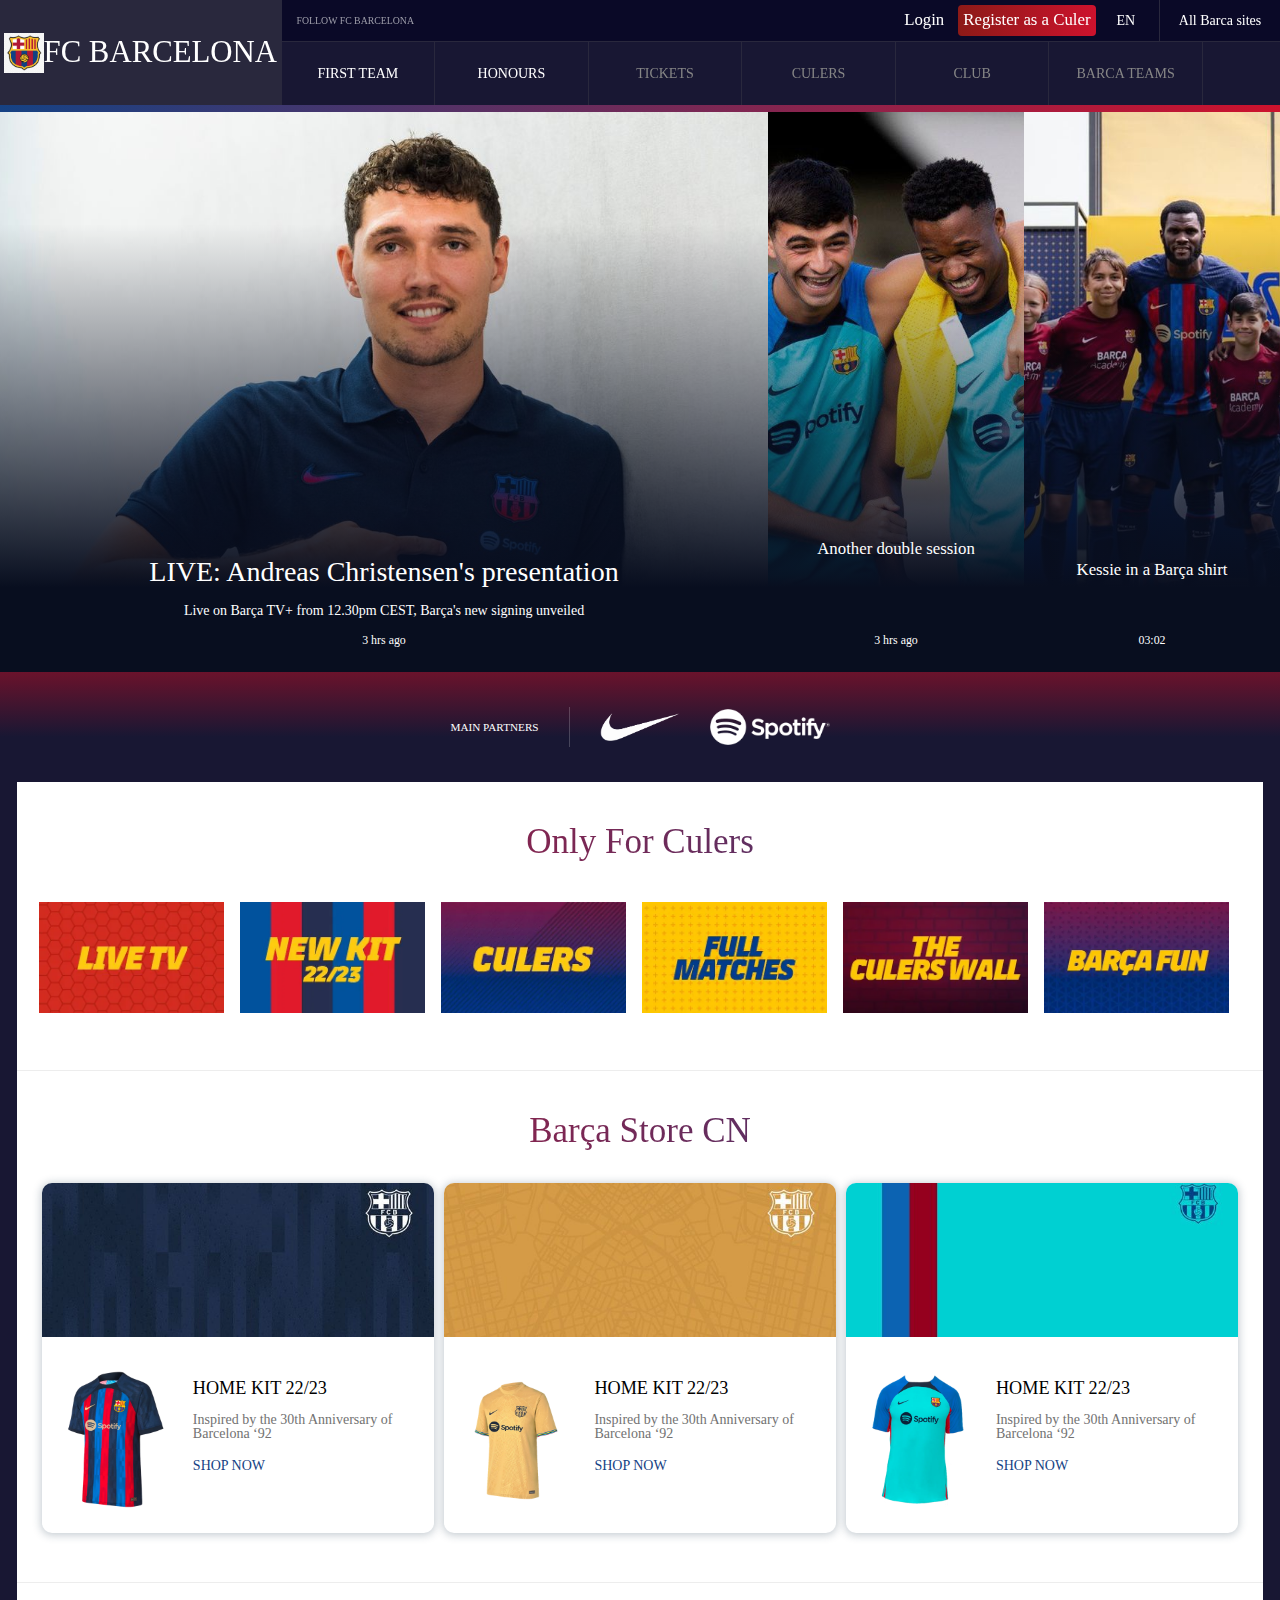
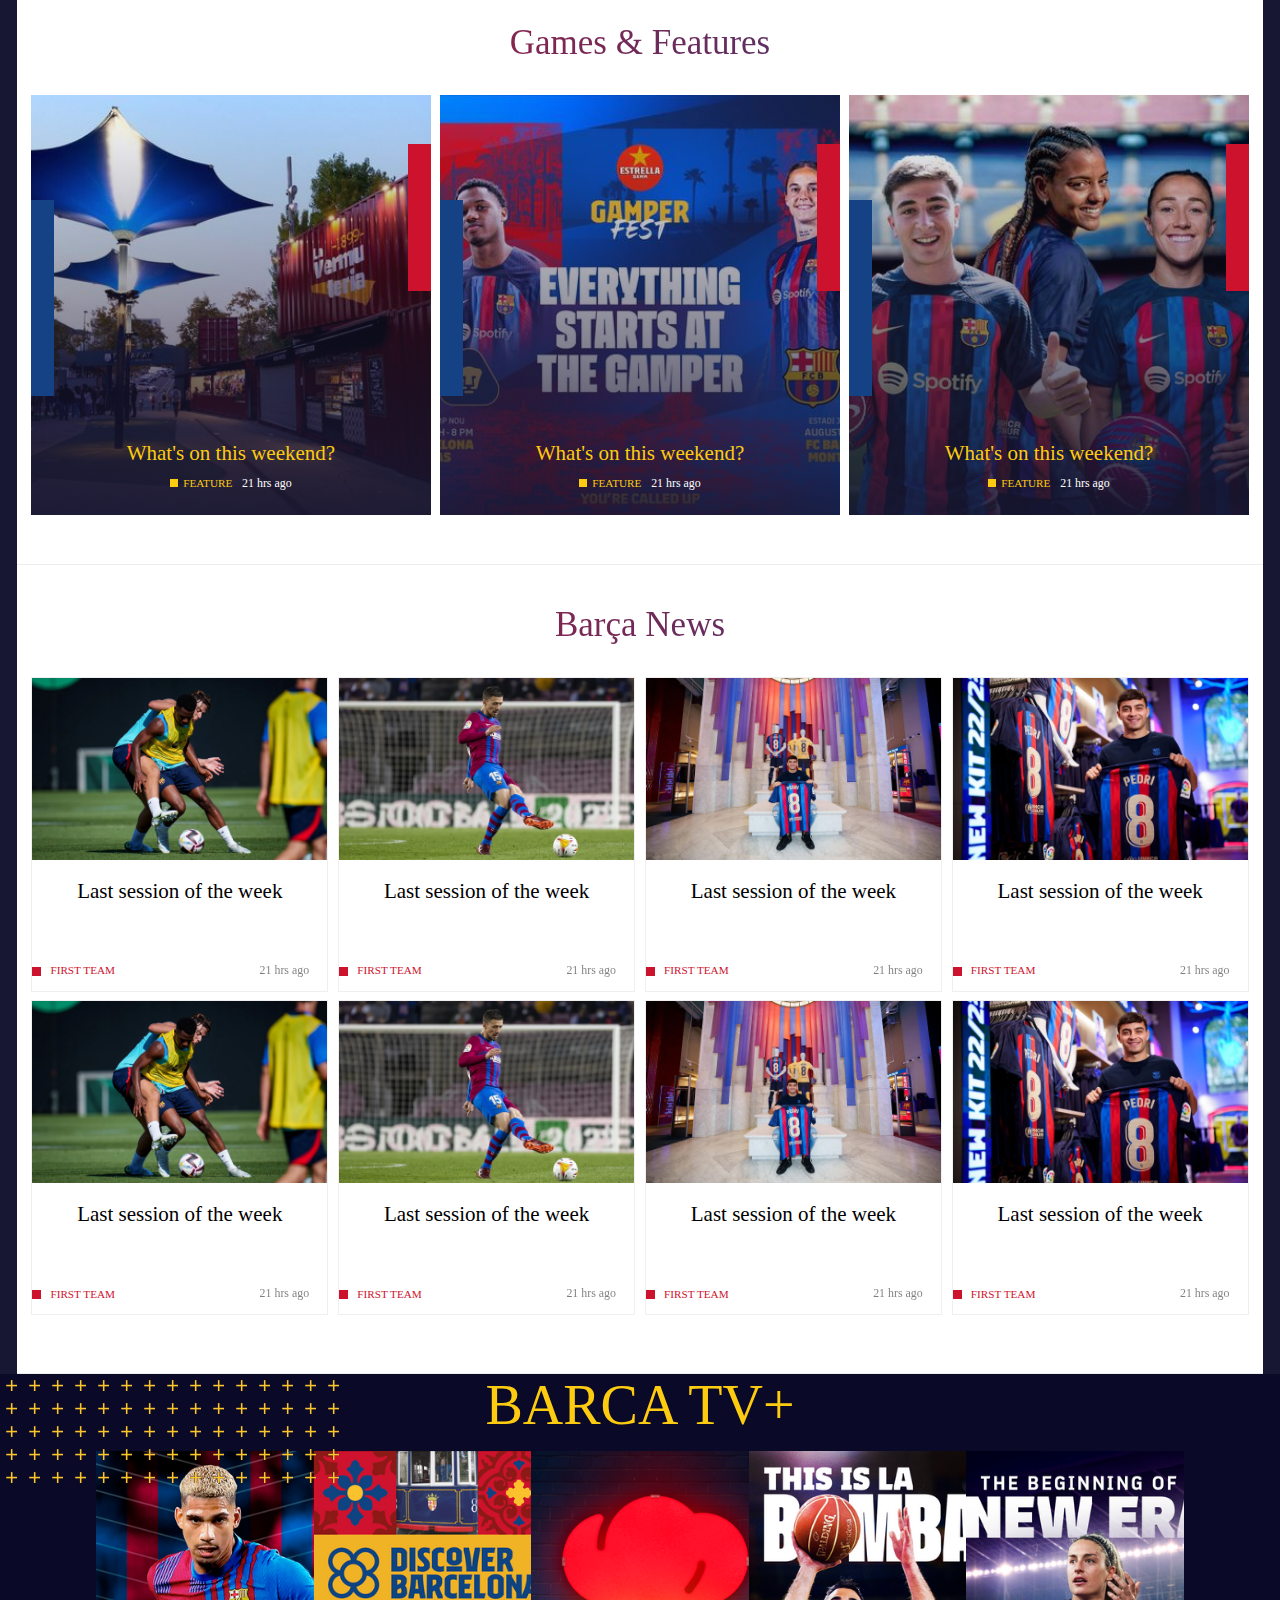
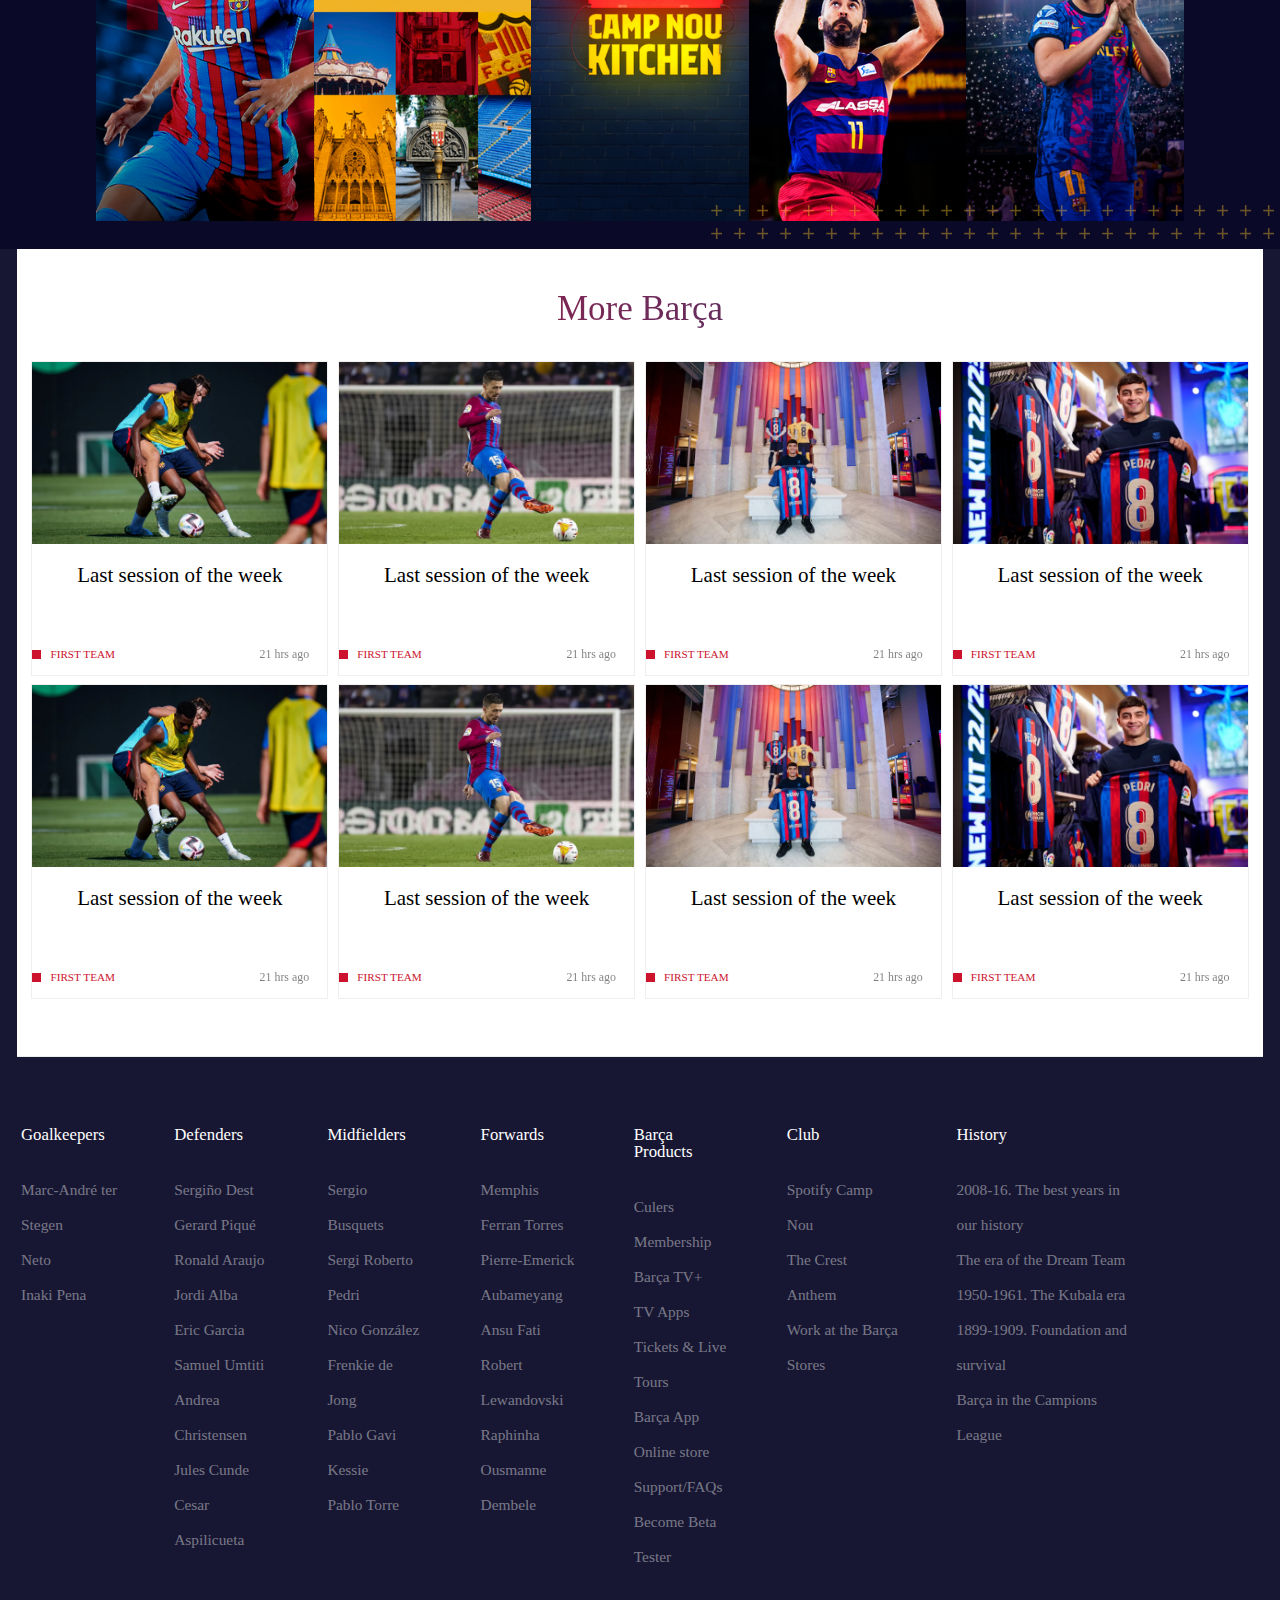
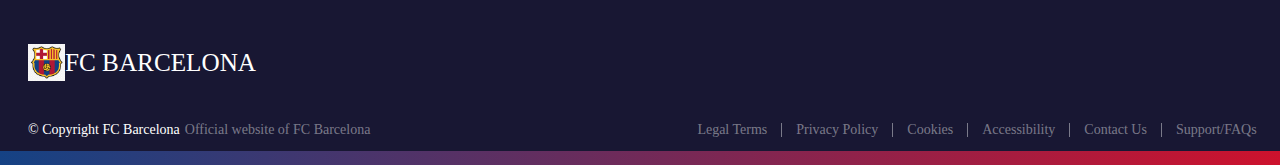
==== commit cefe8fb1: "some changes" ====
--- a/index.html
+++ b/index.html
@@ -27,12 +27,12 @@
                 <div class="header-item-links header-links">
                     <div class="header-links-left">
                         <p>FOLLOW FC BARCELONA</p>
-                        <i class="fa-brands fa-twitter"></i>
-                        <i class="fa-brands fa-facebook-square"></i>
-                        <i class="fa-brands fa-instagram"></i>
-                        <i class="fa-brands fa-youtube"></i>
-                        <i class="fa-brands fa-tiktok"></i>
-                        <i class="fa-brands fa-twitch"></i>
+                        <a href="https://twitter.com/FCBarcelona_es?ref_src=twsrc%5Egoogle%7Ctwcamp%5Eserp%7Ctwgr%5Eauthor"><i class="fa-brands fa-twitter"></i></a>
+                        <a href="https://www.google.com/url?sa=t&rct=j&q=&esrc=s&source=web&cd=&ved=2ahUKEwj2_rrN5JX5AhWlGFkFHfDIBs0QFnoECAkQAQ&url=https%3A%2F%2Fwww.facebook.com%2Ffcbarcelona%2F&usg=AOvVaw1rNxzUeb3JyohUOo6MA0vU"><i class="fa-brands fa-facebook-square"></i></a>
+                        <a href="https://www.instagram.com/fcbarcelona/"><i class="fa-brands fa-instagram"></i></a>
+                        <a href="https://www.youtube.com/channel/UC14UlmYlSNiQCBe9Eookf_A"><i class="fa-brands fa-youtube"></i></a>
+                        <a href="https://www.tiktok.com/@fcbarcelona"><i class="fa-brands fa-tiktok"></i></a>
+                        <a href="https://www.twitch.tv/fcbarcelona"><i class="fa-brands fa-twitch"></i></a>
                     </div>
 
                     <div class="header-links-right">
@@ -60,9 +60,9 @@
                 <a href="./honours.html" class="header-item second-level shop-link enabled-link">
                     <p>HONOURS</p>
                 </a>
-                <a class="header-item second-level tickets-link disabled-link">
+                <div class="header-item second-level tickets-link disabled-link">
                     <p>TICKETS</p> 
-                </a>
+                </div>
                 <div class="header-item second-level culers-link disabled-link">
                     <p>CULERS</p> 
                 </div>
@@ -516,7 +516,7 @@
 
         <section class="football-news body-section white-section">
 
-            <h2 class="features-heading heading">Barça News</h2>
+            <h2 class="features-heading heading">More Barça</h2>
 
             <div class="football-news-items">
 
@@ -771,6 +771,29 @@
 
         </div>
 
+        <div class="fcb">                    
+            <img src="./img/logo-b.jpeg" alt="">
+            <h2> FC BARCELONA</h2>
+        </div>
+
+        <div class="footer-bottom">
+            <div class="footer-bottom-copyright">
+                <p>© Copyright FC Barcelona</p>
+                <p class="footer-bottom-copyright-solid"> Official website of FC Barcelona</p>
+            </div>
+
+            <ul class="footer-bottom-list">
+                <li>Legal Terms</li>
+                <li>Privacy Policy</li>
+                <li>Cookies</li>
+                <li>Accessibility</li>
+                <li>Contact Us</li>
+                <li>Support/FAQs</li>
+            </ul>
+        </div>
+
+        <div class="footer-bottom-decor"></div>
+
     </footer>
     
 </body>
--- a/css/style.css
+++ b/css/style.css
@@ -2,6 +2,11 @@
     padding: 0;
     margin: 0;
     border: 0;
+}
+
+body {
+    background-color: #080e1f;
+    overflow-x: hidden;
 }
 
 *,
@@ -106,22 +111,6 @@
 /* ----------------------------------------zero styling---------------------------------------- */
 
 
-@font-face {
-    font-family: 'fcb-bold';
-    src: url(../fonts/FCBInterstate-Bold.ttf);
-}
-
-@font-face {
-    font-family: 'fcb-regular';
-    src: url(../fonts/barselona.ttf);
-}
-
-@font-face {
-    font-family: 'fcb-light';
-    src: url(../fonts/FCBInterstate-Light.ttf);
-}
-
-
 
 /* ----------------------------------------heading---------------------------------------- */
 
@@ -135,7 +124,7 @@
 }
 
 .header {
-    z-index: 2;
+    z-index: 5;
     position: fixed;
     width: 100%;
     height: 7.5rem;
@@ -921,6 +910,7 @@
 .footer-goalkeepers {
 }
 .footer-list-heading {
+    font-size: 1.2rem;
     margin-bottom: 2rem;
 }
 
@@ -930,12 +920,12 @@
     font-weight: 100;
     line-height: 2.5rem;
 }
-.footer-defenders {
-}
-.footer-midfielders {
-}
-.footer-forwards {
-}
+
+.footer-list-item:hover {
+    text-decoration: underline;
+    color: rgba(255, 255, 255, 0.573);
+}
+
 .products {
     margin-right: 4rem;
     display: flex;
@@ -945,12 +935,403 @@
     margin-right: 4rem;
 }
 
-.footer-barca-products {
-}
-.footer-club {
-}
 .history {
     margin-right: 4rem;
 }
-.footer-history {
+
+.fcb {
+    margin-left: 2rem;
+    display: flex;
+    align-items: center;
+    padding-bottom: 3rem;
+}
+
+.fcb img {
+    width: 37px;
+}
+
+.fcb h2{
+    font-size: 1.8rem;
+}
+
+.footer-bottom {
+    display: flex;
+    margin-left: 2rem;
+    padding-bottom: 1rem;
+}
+
+.footer-bottom-copyright {
+    display: flex;
+    margin-right: 25%;
+}
+
+.footer-bottom-copyright-solid {
+    color: rgba(255, 255, 255, 0.429);
+    margin-left: 5px;
+}
+
+.footer-bottom-list {
+    display: flex;   
+}
+
+.footer-bottom-list li{
+    color: rgba(255, 255, 255, 0.429);
+    padding: 0 1rem;
+}
+
+.footer-bottom-list li:not(:last-child){
+    border-right: 1px solid rgba(255, 255, 255, 0.429); 
+}
+
+.footer-bottom-list li:hover {
+    text-decoration: underline;
+    color: rgba(255, 255, 255, 0.573);
+}
+
+.footer-bottom-decor {
+    width: 100%;
+    height: 1rem;
+    background: linear-gradient(90deg,#154284 0,#cd122d);
+}
+
+
+/* ----------------------------------------honours---------------------------------------- */
+
+
+.honours {
+    background-color: #181733;
+    padding-top: 112px;
+}
+
+.honours-section {
+    margin: 0 1.4rem;
+    background-color: #fff;
+}
+
+.honours-header {
+    padding-top: 1.7rem;
+}
+
+.hh-title {
+    background: linear-gradient(90deg,#cd122d,#154284);
+    -webkit-background-clip: text;
+    -webkit-text-fill-color: transparent;
+    color: #fff;
+    font-size: 3rem;
+    text-align: center;
+}
+
+.hh-subtitle {
+    font-size: 1.7rem;
+    color: #727272;
+    line-height: 2.2rem;
+    width: 50%;
+    text-align: center;
+    margin: 0 auto;
+    margin-bottom: 3rem;
+}
+
+.last-title-img {
+    width: 100%;
+    display: block;
+}
+
+.titles {
+    padding-top: 2rem;
+    padding-bottom: 9rem;
+}
+
+.title {
+    display: flex;
+    width: 60%;
+    margin: 0 auto 2rem auto;
+    box-shadow: 0 .4rem 1.2rem 0 rgba(0,0,0,.06);
+    border-radius: 10px;
+    border-bottom: .1rem solid #efefef;
+}
+
+.title:hover {
+    -webkit-box-shadow: 0px 0px 12px -3px rgba(34, 60, 80, 0.24); 
+    -moz-box-shadow: 0px 0px 12px -3px rgba(34, 60, 80, 0.24); 
+    box-shadow: 0px 0px 12px -3px rgba(34, 60, 80, 0.24);
+}
+
+.title-img {
+    height: 175px;
+    width: auto;
+}
+
+.title-desctiption {
+    padding: 1.5rem 3rem;
+}
+
+.title-name {
+    font-size: 1.7rem;
+    color: #000;
+    margin-bottom: 1rem;
+}
+
+.title-years {
+    color: #727272;
+}
+
+
+/* ----------------------------------------players---------------------------------------- */
+
+
+.players-section {
+    padding-top: 112px;
+    background: #181733;
+}
+
+.players-bg {
+    position: relative;
+    width: 100%;
+    background-image: url('../img/players-bg.jpeg');
+    background-size: cover;
+    height: 12.5rem;
+}
+
+.players-bg-gradient {
+    position: absolute;
+    bottom: 0;
+    width: 100%;
+    background: linear-gradient(0deg,#181733 0,rgba(24,23,51,.45) 70%,rgba(24,23,51,0));
+    height: 3rem;
+    z-index: 1;
+}
+
+.players-bg-color {
+    position: absolute;
+    background-color: rgba(24,23,51, 0.45);
+    height: 12.5rem;
+    width: 100%;
+    top: 0;
+    z-index: 1;
+}
+
+.players-title {
+    position: relative;
+    z-index: 2;
+    display: flex;
+    flex-direction: column;
+    align-items: center;
+    padding-top: 3rem;
+}
+
+.players-title-heading {
+    color: #FDCB10;
+    font-size: 4rem;
+    opacity: 1;
+    margin-bottom: 1.5rem;
+}
+
+.players-title-description {
+    font-size: 1.4rem;
+}
+
+.players-block {
+    background-color: #fff;
+    border-radius: 1rem;
+    margin: 0 1rem;
+    padding: 2rem;
+}
+
+.pb-title {
+    display: flex;
+    justify-content: space-between;
+    align-items: center;
+    margin-bottom: 4rem;
+}
+
+.pb-heading {
+    color: #000;
+    font-size: 2rem;
+}
+
+.pb-partners {
+    display: flex;
+    align-items: center;
+}
+
+.pb-label {
+    color: hsla(0,0%,45%,.7);
+    font-size: 0.65rem;
+    padding: 5px 1rem;
+    border-right: 1px solid hsla(0,0%,45%,.7);
+    margin-right: 2rem;
+}
+
+.pb-icon img{
+    width: 80px;
+    margin: 0 1rem;
+}
+
+.pb-navbar {
+    display: flex;
+    align-items: center;
+    justify-content: center;
+}
+
+.pb-navbar a {
+    color: #000;
+    font-size: 0.8rem;
+}
+
+.pb-section {
+    padding: 0.7rem 1rem;
+    background-color: #f8f8f8;
+    transition: 0.2s;
+    text-transform: uppercase;
+    -webkit-box-shadow: 0px 6px 7px -6px rgba(209,209,209,1);
+    -moz-box-shadow: 0px 6px 7px -6px rgba(209,209,209,1);
+    box-shadow: 0px 6px 7px -6px rgba(209,209,209,1);
+}
+
+.pb-section:not(:last-of-type) {
+    margin-right: 7px;
+}
+
+.pb-section:hover {
+    padding: 0.5rem 1rem;
+    background-color: #154284;
+    color: #fff;
+}
+
+.players {
+    padding-bottom: 1.5rem;
+}
+
+.players-heading {
+    font-size: 2.5rem;
+    background: linear-gradient(90deg,#cd122d,#154284);
+    -webkit-background-clip: text;
+    -webkit-text-fill-color: transparent;
+    text-align: center;
+    margin: 3rem;
+}
+
+.players-cards {
+    display: flex;
+    margin: 0 1.5rem;
+    justify-content: space-between;
+    flex-wrap: wrap;
+}
+
+.players-card {
+    background-color: #181733;
+    width: 33%;
+    position: relative;
+    margin-bottom: 0.8rem;
+}
+
+.players-card::before {
+    content: "";
+    background-image: linear-gradient(0deg,rgba(8,14,31,.9) 26%,rgba(24,23,51,0) 50%);
+    position: absolute;
+    left: 0;
+    top: 0;
+    right: 0;
+    bottom: 0;
+    z-index: 2;
+}
+
+.players-card img{
+    width: 100%;
+    height: auto;
+    position: absolute;
+    z-index: 0;
+}
+
+.player-name {
+    position: relative;
+    font-size: 10rem;
+    display: flex;
+    justify-content: center;
+    overflow: hidden;
+    z-index: 2;
+    margin-top: 17rem;
+    background: linear-gradient(180deg,hsla(0,0%,93%,.2),hsla(0,0%,100%,0) 90%);
+    -webkit-background-clip: text;
+    -webkit-text-fill-color: transparent;
+    color: #fff;
+    text-transform: uppercase;
+
+}
+
+.player-fullname {
+    position: relative;
+    z-index: 2;
+    color: #fff;
+    font-size: 3rem;
+    margin-top: -3rem;
+    margin-bottom: 0.8rem;
+}
+
+.number {
+
+}
+
+.name {
+}
+
+.surname {
+
+}
+
+.player-position {
+    position: relative;
+    z-index: 2;
+    text-align: center;
+    font-size: 1.1rem;
+    margin-bottom: 25px;
+    color: #fff;
+    opacity: 0.85;
+}
+
+.player-stats-block {
+    width: 90%;
+    border-top: 1px solid rgba(255, 255, 255, 0.2);
+    position: absolute;
+    left: 5%;
+    padding-top: 0.5rem;
+    bottom: 0;
+    z-index: 10;
+    display: flex;
+    justify-content: center;
+    align-items: center;
+    bottom: -98px;
+    display: none;
+}
+
+.player-stats p {
+    display: block;
+}
+
+.player-stats {
+    width: 30%;
+    display: flex;
+    flex-direction: column;
+    align-items: center;
+}
+
+.stat-name {
+    font-size: 0.65rem;
+    text-transform: uppercase;
+    line-height: 1rem;
+}
+.stat-number {
+    font-size: 2.2rem;
+    line-height: 2.5rem;;
+}
+.stat-season {
+    font-size: 0.7rem;
+    color: #fff;
+    opacity: 0.2;
+    line-height: 1rem;
+}
+.stat-season-number {
+    color: #FDCB10;
+    font-size: 1rem;
+    margin-bottom: 1rem;
 }